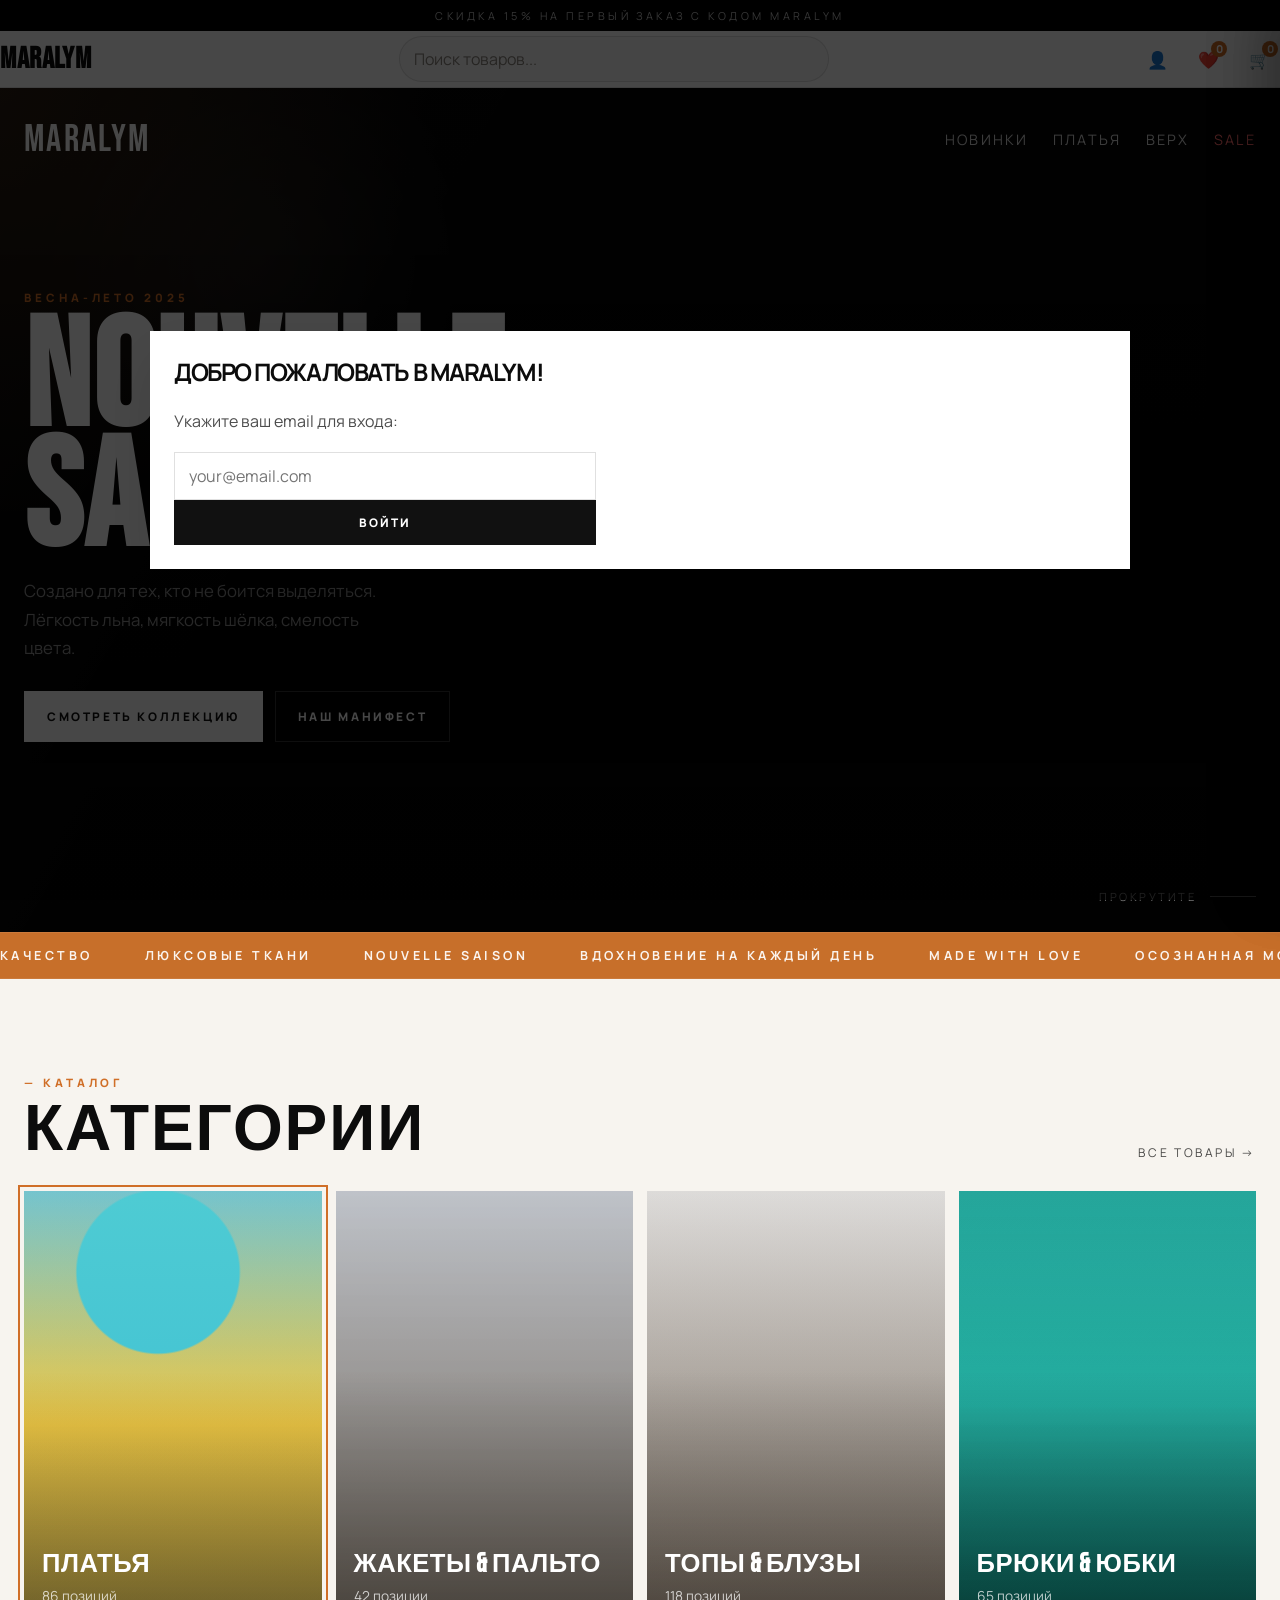
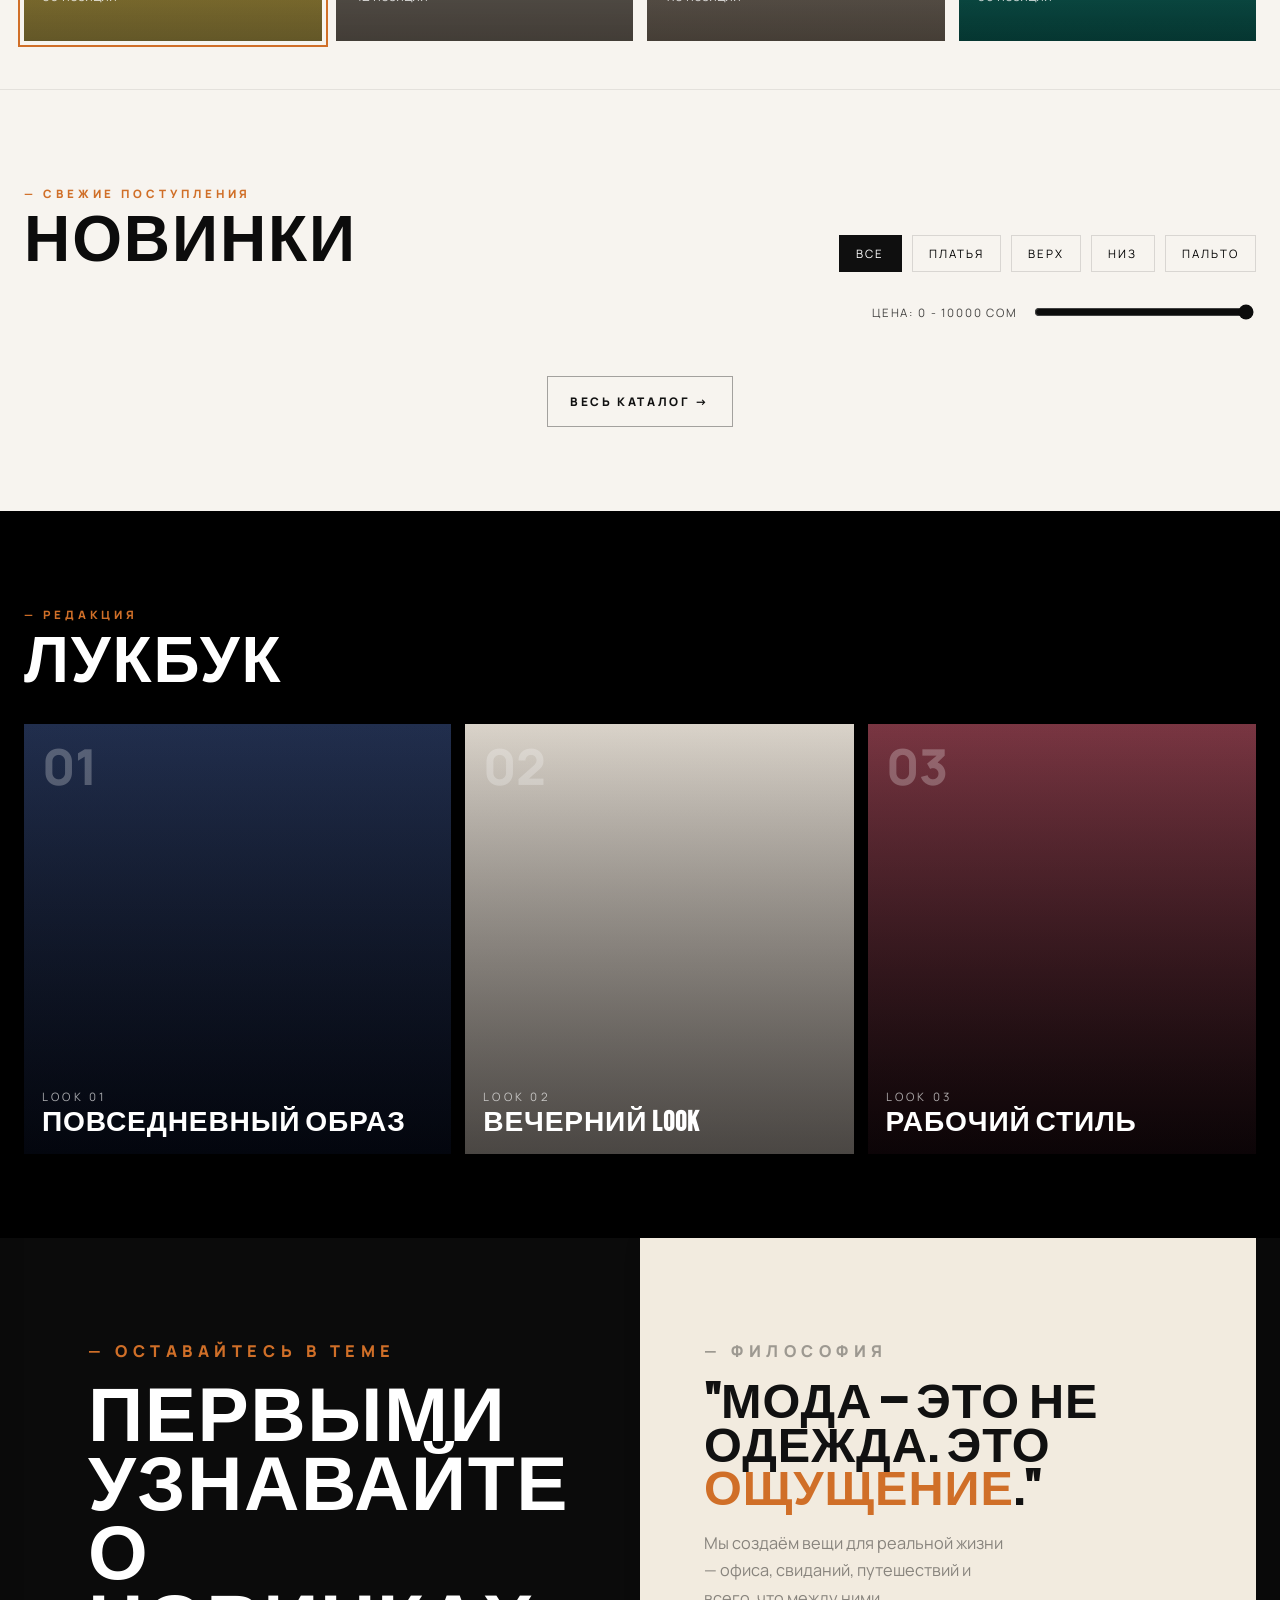
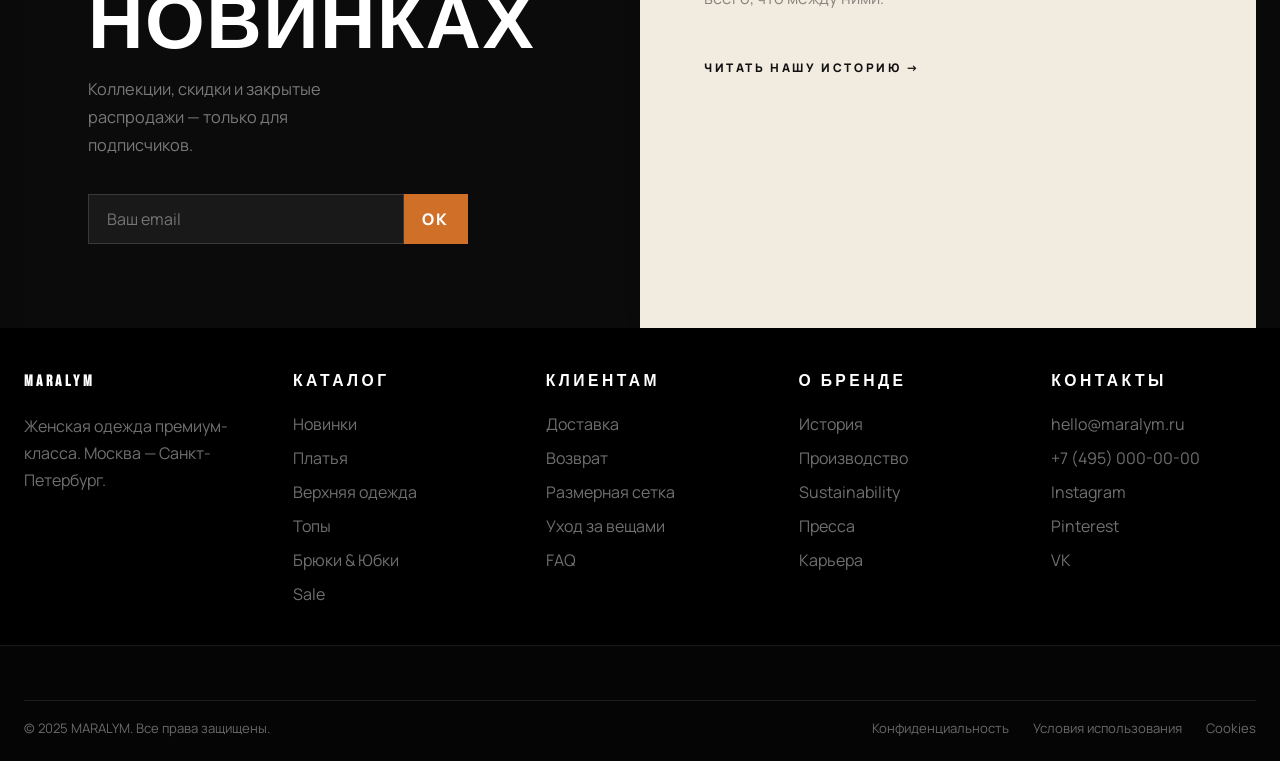
==== vizitka/index.html @ 76816d98 "Initial commit: MaralYm e-commerce" ====
<!DOCTYPE html>
<html lang="ru">
<head>
  <meta charset="UTF-8" />
  <meta name="viewport" content="width=device-width, initial-scale=1.0" />
  <title>MaralYm — магазин одежды</title>
  <link rel="stylesheet" href="style.css" />
</head>
<body>
  <div class="promo-bar">СКИДКА 15% НА ПЕРВЫЙ ЗАКАЗ С КОДОМ MARALYM</div>

  <header class="header">
    <div class="container header-inner">
      <div class="logo">
        <strong>MaralYm</strong>
        <span>магазин одежды и стильных образов</span>
      </div>

      <div class="header-search">
        <input type="text" id="searchInput" placeholder="Поиск товаров..." class="search-box">
      </div>

      <nav class="nav" aria-label="Главная навигация">
        <button class="nav-btn" id="profileBtn" title="Профиль">👤</button>
        <button class="nav-btn" id="favoritesBtn" title="Избранное">❤️ <span class="badge-count" id="favCount">0</span></button>
        <button class="nav-btn" id="cartBtn" title="Корзина">🛒 <span class="badge-count" id="cartCount">0</span></button>
      </nav>
    </div>
  </header>

  <main>
    <section class="hero" id="home">
      <div class="hero-overlay"></div>
      <div class="container hero-card">
        <div class="hero-top">
          <div class="hero-brand">MARALYM</div>
          <div class="hero-controls">
            <a class="hero-link" href="#catalog">НОВИНКИ</a>
            <a class="hero-link" href="#catalog">ПЛАТЬЯ</a>
            <a class="hero-link" href="#catalog">ВЕРХ</a>
            <a class="hero-link hero-sale" href="#catalog">SALE</a>
          </div>
        </div>

        <div class="hero-copy">
          <div class="hero-kicker">ВЕСНА-ЛЕТО 2025</div>
          <h1>Nouvelle Saison</h1>
          <p class="hero-subtitle">Создано для тех, кто не боится выделяться. Лёгкость льна, мягкость шёлка, смелость цвета.</p>
          <div class="hero-actions">
            <a class="hero-primary" href="#catalog">СМОТРЕТЬ КОЛЛЕКЦИЮ</a>
            <a class="hero-secondary" href="#about">НАШ МАНИФЕСТ</a>
          </div>
        </div>

        <div class="hero-scroll">ПРОКРУТИТЕ</div>
      </div>
    </section>

    <div class="ticker">
      <div class="ticker-track">
        <span>КАЧЕСТВО</span>
        <span>ЛЮКСОВЫЕ ТКАНИ</span>
        <span>NOUVELLE SAISON</span>
        <span>ВДОХНОВЕНИЕ НА КАЖДЫЙ ДЕНЬ</span>
        <span>MADE WITH LOVE</span>
        <span>ОСОЗНАННАЯ МОДА</span>
      </div>
    </div>

    <section class="section categories-section" id="catalog">
      <div class="container">
        <div class="section-head section-head--split">
          <div>
            <p class="eyebrow">— КАТАЛОГ</p>
            <h2>Категории</h2>
          </div>
          <a class="section-link" href="#productsSection">ВСЕ ТОВАРЫ →</a>
        </div>

        <div class="category-grid">
          <button class="category-card active" data-filter="all">
            <span class="category-image category-image--one"></span>
            <span class="category-label">ПЛАТЬЯ</span>
            <span class="category-meta">86 позиций</span>
          </button>
          <button class="category-card" data-filter="outerwear">
            <span class="category-image category-image--two"></span>
            <span class="category-label">ЖАКЕТЫ &amp; ПАЛЬТО</span>
            <span class="category-meta">42 позиции</span>
          </button>
          <button class="category-card" data-filter="shirts">
            <span class="category-image category-image--three"></span>
            <span class="category-label">ТОПЫ &amp; БЛУЗЫ</span>
            <span class="category-meta">118 позиций</span>
          </button>
          <button class="category-card" data-filter="pants">
            <span class="category-image category-image--four"></span>
            <span class="category-label">БРЮКИ &amp; ЮБКИ</span>
            <span class="category-meta">65 позиций</span>
          </button>
        </div>
      </div>
    </section>

    <section class="section news-section" id="productsSection">
      <div class="container">
        <div class="section-head section-head--split">
          <div>
            <p class="eyebrow">— СВЕЖИЕ ПОСТУПЛЕНИЯ</p>
            <h2>Новинки</h2>
          </div>
          <div class="section-filters">
            <button class="filter-chip active" data-filter="all">ВСЕ</button>
            <button class="filter-chip" data-filter="dresses">ПЛАТЬЯ</button>
            <button class="filter-chip" data-filter="shirts">ВЕРХ</button>
            <button class="filter-chip" data-filter="pants">НИЗ</button>
            <button class="filter-chip" data-filter="outerwear">ПАЛЬТО</button>
          </div>
        </div>

        <div class="filters-wrapper">
          <div class="price-filter">
            <label>Цена: <span id="priceLabel">0 - 10000 сом</span></label>
            <input type="range" id="priceRange" min="0" max="10000" value="10000" class="price-slider">
          </div>
        </div>

        <div class="products" id="products"></div>
        <div class="catalog-footer">
          <a class="catalog-button" href="#home">ВЕСЬ КАТАЛОГ →</a>
        </div>
      </div>
    </section>

    <section class="section" id="about">
      <div class="container">
        <div class="section-head">
          <div>
            <p class="eyebrow">— РЕДАКЦИЯ</p>
            <h2>Лукбук</h2>
          </div>
        </div>

        <div class="lookbook-grid">
          <article class="lookbook-card lookbook-card--dark">
            <span class="lookbook-index">01</span>
            <span class="lookbook-kicker">LOOK 01</span>
            <h3>Повседневный образ</h3>
          </article>
          <article class="lookbook-card lookbook-card--light">
            <span class="lookbook-index">02</span>
            <span class="lookbook-kicker">LOOK 02</span>
            <h3>Вечерний LOOK</h3>
          </article>
          <article class="lookbook-card lookbook-card--accent">
            <span class="lookbook-index">03</span>
            <span class="lookbook-kicker">LOOK 03</span>
            <h3>Рабочий стиль</h3>
          </article>
        </div>
      </div>
    </section>

    <section class="section manifesto-section">
      <div class="container manifesto-grid">
        <div class="manifesto-left">
          <p class="eyebrow">— ОСТАВАЙТЕСЬ В ТЕМЕ</p>
          <h2>Первыми узнавайте о новинках</h2>
          <p>Коллекции, скидки и закрытые распродажи — только для подписчиков.</p>
          <form class="manifesto-form" onsubmit="event.preventDefault(); alert('Спасибо! Мы отправим обновления на ваш email.');">
            <input type="email" placeholder="Ваш email" required>
            <button type="submit">OK</button>
          </form>
        </div>

        <div class="manifesto-right">
          <p class="eyebrow">— ФИЛОСОФИЯ</p>
          <h2>"МОДА — ЭТО НЕ<br>ОДЕЖДА. ЭТО <span class="quote-accent">ОЩУЩЕНИЕ</span>."</h2>
          <p>Мы создаём вещи для реальной жизни — офиса, свиданий, путешествий и всего, что между ними.</p>
          <a class="manifesto-link" href="#contacts">ЧИТАТЬ НАШУ ИСТОРИЮ →</a>
        </div>
      </div>
    </section>

    <section class="section" id="contacts">
      <div class="container">
        <div class="footer-links-grid">
          <div>
            <strong>MARALYM</strong>
            <p>Женская одежда премиум-класса. Москва — Санкт-Петербург.</p>
          </div>
          <div>
            <strong>КАТАЛОГ</strong>
            <ul class="footer-list">
              <li>Новинки</li>
              <li>Платья</li>
              <li>Верхняя одежда</li>
              <li>Топы</li>
              <li>Брюки &amp; Юбки</li>
              <li>Sale</li>
            </ul>
          </div>
          <div>
            <strong>КЛИЕНТАМ</strong>
            <ul class="footer-list">
              <li>Доставка</li>
              <li>Возврат</li>
              <li>Размерная сетка</li>
              <li>Уход за вещами</li>
              <li>FAQ</li>
            </ul>
          </div>
          <div>
            <strong>О БРЕНДЕ</strong>
            <ul class="footer-list">
              <li>История</li>
              <li>Производство</li>
              <li>Sustainability</li>
              <li>Пресса</li>
              <li>Карьера</li>
            </ul>
          </div>
          <div>
            <strong>КОНТАКТЫ</strong>
            <ul class="footer-list">
              <li>hello@maralym.ru</li>
              <li>+7 (495) 000-00-00</li>
              <li>Instagram</li>
              <li>Pinterest</li>
              <li>VK</li>
            </ul>
          </div>
        </div>
      </div>
    </section>
  </main>

  <footer class="footer">
    <div class="container footer-inner">
      <div>© 2025 MARALYM. Все права защищены.</div>
      <div class="footer-policy-links">
        <a href="#">Конфиденциальность</a>
        <a href="#">Условия использования</a>
        <a href="#">Cookies</a>
      </div>
    </div>
  </footer>

  <div class="modal" id="modal" aria-hidden="true">
    <div class="modal-card" role="dialog" aria-modal="true" aria-labelledby="modalTitle">
      <div class="modal-visual" id="modalVisual">
        <div class="badge" id="modalCategoryBadge">Категория</div>
        <div>
          <h3 id="modalTitleVisual">Название товара</h3>
          <div id="modalMiniText">Краткое описание</div>
        </div>
      </div>

      <div class="modal-content">
        <button class="close" id="closeModal" aria-label="Закрыть окно">&times;</button>
        <h2 id="modalTitle">Название товара</h2>
        <div class="rating" id="modalRating"></div>
        <div class="modal-price" id="modalPrice">0 сом</div>
        <p id="modalDescription"></p>
        
        <div class="modal-controls">
          <div class="size-select">
            <label>Размер:</label>
            <select id="sizeSelect">
              <option>Выберите размер</option>
            </select>
          </div>
          
          <div class="quantity-select">
            <label>Количество:</label>
            <div class="quantity-input">
              <button id="decreaseQty" class="qty-btn">−</button>
              <input type="number" id="quantityInput" value="1" min="1" max="100">
              <button id="increaseQty" class="qty-btn">+</button>
            </div>
          </div>
        </div>

        <div class="modal-actions">
          <button class="btn btn-primary" id="addToCartBtn">Добавить в корзину</button>
          <button class="btn btn-secondary" id="addToFavBtn">❤️ В избранное</button>
        </div>
      </div>
    </div>
  </div>

  <!-- Cart Sidebar -->
  <div class="sidebar" id="cartSidebar">
    <div class="sidebar-header">
      <h2>Корзина</h2>
      <button class="close-sidebar" id="closeCart">&times;</button>
    </div>
    <div class="cart-items" id="cartItems"></div>
    <div class="sidebar-footer">
      <div class="cart-total">
        <strong>Итого:</strong>
        <span id="cartTotal">0 сом</span>
      </div>
      <button class="btn btn-primary" id="checkoutBtn">Оформить заказ</button>
    </div>
  </div>

  <!-- Favorites Sidebar -->
  <div class="sidebar" id="favoritesSidebar">
    <div class="sidebar-header">
      <h2>Избранное</h2>
      <button class="close-sidebar" id="closeFavorites">&times;</button>
    </div>
    <div class="favorites-items" id="favoritesItems"></div>
  </div>

  <!-- Profile Modal -->
  <div class="modal" id="profileModal" aria-hidden="true">
    <div class="modal-card profile-modal-card">
      <div class="modal-content">
        <button class="close" id="closeProfile" aria-label="Закрыть окно">&times;</button>
        <h2>Мой профиль</h2>
        
        <div class="profile-tabs">
          <button class="profile-tab active" data-tab="orders">История заказов</button>
          <button class="profile-tab" data-tab="info">Мои данные</button>
        </div>

        <div class="profile-tab-content" id="ordersTab">
          <h3>История заказов</h3>
          <div id="ordersList"></div>
        </div>

        <div class="profile-tab-content hidden" id="infoTab">
          <h3>Контактная информация</h3>
          <form class="profile-form">
            <input type="text" id="userName" placeholder="Имя" value="">
            <input type="email" id="userEmail" placeholder="Email" value="">
            <input type="tel" id="userPhone" placeholder="Номер телефона" value="">
            <input type="text" id="userAddress" placeholder="Адрес доставки" value="">
            <button type="button" class="btn btn-primary" id="saveProfileBtn">Сохранить</button>
            <button type="button" class="btn" id="logoutBtn" style="background: #999; margin-top: 8px;">Выйти</button>
          </form>
        </div>
      </div>
    </div>
  </div>

  <!-- Checkout Modal -->
  <div class="modal" id="checkoutModal" aria-hidden="true">
    <div class="modal-card">
      <div class="modal-content">
        <button class="close" id="closeCheckout" aria-label="Закрыть окно">&times;</button>
        <h2>Оформление заказа</h2>
        
        <form class="checkout-form" id="checkoutForm">
          <div class="form-group">
            <label>Имя:</label>
            <input type="text" id="checkoutName" required>
          </div>
          
          <div class="form-group">
            <label>Email:</label>
            <input type="email" id="checkoutEmail" required>
          </div>
          
          <div class="form-group">
            <label>Номер телефона:</label>
            <input type="tel" id="checkoutPhone" required>
          </div>
          
          <div class="form-group">
            <label>Адрес доставки:</label>
            <textarea id="checkoutAddress" required></textarea>
          </div>
          
          <div class="form-group">
            <label>Способ доставки:</label>
            <select id="deliveryMethod" required>
              <option value="pickup">Самовывоз из магазина</option>
              <option value="delivery">Доставка по городу (500 сом)</option>
              <option value="country">Доставка по стране (1500 сом)</option>
            </select>
          </div>

          <div class="checkout-summary">
            <div class="summary-row">
              <span>Стоимость товаров:</span>
              <span id="summaryProducts">0 сом</span>
            </div>
            <div class="summary-row">
              <span>Доставка:</span>
              <span id="summaryDelivery">0 сом</span>
            </div>
            <div class="summary-row total">
              <strong>Итого к оплате:</strong>
              <strong id="summaryTotal">0 сом</strong>
            </div>
          </div>
          
          <button type="submit" class="btn btn-primary" style="width: 100%;">Подтвердить заказ</button>
        </form>
      </div>
    </div>
  </div>

  <!-- Overlay for sidebars -->
  <div class="sidebar-overlay" id="sidebarOverlay"></div>

  <!-- Login Modal -->
  <div class="modal" id="loginModal" aria-hidden="true">
    <div class="modal-card">
      <div class="modal-content">
        <h2>Добро пожаловать в MaralYm!</h2>
        <p>Укажите ваш email для входа:</p>
        <form id="loginForm">
          <div class="form-group">
            <input type="email" id="loginEmail" placeholder="your@email.com" required>
          </div>
          <button type="submit" class="btn btn-primary" style="width: 100%;">Войти</button>
        </form>
      </div>
    </div>
  </div>

  <script src="script.js"></script>
</body>
</html>
---- vizitka/style.css ----
@import url("https://fonts.googleapis.com/css2?family=Bebas+Neue&family=Manrope:wght@400;500;600;700;800&display=swap");

:root {
  --bg: #f5f1ea;
  --surface: #ffffff;
  --ink: #0c0c0c;
  --muted: #7a746d;
  --line: rgba(0, 0, 0, 0.12);
  --accent: #d06f28;
  --accent-soft: rgba(208, 111, 40, 0.12);
  --shadow: 0 20px 60px rgba(0, 0, 0, 0.12);
}

* {
  box-sizing: border-box;
}

html {
  scroll-behavior: smooth;
}

body {
  margin: 0;
  font-family: "Manrope", sans-serif;
  color: var(--ink);
  background: var(--bg);
}

a {
  color: inherit;
  text-decoration: none;
}

button,
input,
select,
textarea {
  font: inherit;
}

.container {
  width: min(1360px, calc(100% - 48px));
  margin: 0 auto;
}

.promo-bar {
  background: #000;
  color: rgba(255, 255, 255, 0.76);
  text-align: center;
  letter-spacing: 0.32em;
  font-size: 0.68rem;
  padding: 8px 12px;
  text-transform: uppercase;
}

.header {
  display: flex;
  background: #fff;
  border-bottom: 1px solid var(--line);
  position: sticky;
  top: 0;
  z-index: 50;
}

.header-inner {
  min-height: 56px;
  display: flex;
  align-items: center;
  justify-content: space-between;
  gap: 18px;
  width: 100%;
}

.logo strong {
  display: block;
  font-family: "Bebas Neue", sans-serif;
  font-size: 1.85rem;
  line-height: 0.95;
  letter-spacing: 0.02em;
  text-transform: uppercase;
}

.logo span {
  display: none;
}

.header-search {
  flex: 1;
  max-width: 430px;
}

.search-box {
  width: 100%;
  padding: 11px 14px;
  border: 1px solid var(--line);
  border-radius: 999px;
  background: #fafafa;
  color: var(--ink);
}

.search-box::placeholder {
  color: #8a847d;
}

.nav {
  display: flex;
  align-items: center;
  gap: 10px;
}

.nav-btn {
  position: relative;
  border: 0;
  background: transparent;
  font-size: 1.05rem;
  cursor: pointer;
  padding: 8px 10px;
  border-radius: 999px;
}

.nav-btn:hover {
  background: rgba(0, 0, 0, 0.06);
}

.badge-count {
  position: absolute;
  top: 1px;
  right: 2px;
  min-width: 16px;
  height: 16px;
  border-radius: 999px;
  background: var(--accent);
  color: #fff;
  font-size: 0.68rem;
  line-height: 16px;
  text-align: center;
  font-weight: 800;
}

.hero {
  position: relative;
  min-height: calc(100vh - 56px);
  background:
    radial-gradient(circle at top left, rgba(208, 111, 40, 0.15), transparent 28%),
    linear-gradient(180deg, rgba(0, 0, 0, 0.12), rgba(0, 0, 0, 0.82)),
    #050505;
  overflow: hidden;
}

.hero::before {
  content: "";
  position: absolute;
  inset: 0;
  background-image:
    linear-gradient(120deg, rgba(255, 255, 255, 0.06) 0%, transparent 32%),
    radial-gradient(circle at 20% 20%, rgba(255, 255, 255, 0.08), transparent 18%);
  opacity: 0.6;
  pointer-events: none;
}

.hero-overlay {
  display: none;
}

.hero-card {
  position: relative;
  z-index: 1;
  min-height: calc(100vh - 56px);
  display: flex;
  flex-direction: column;
  justify-content: space-between;
  padding: 28px 0 28px;
  color: #fff;
}

.hero-top {
  display: flex;
  align-items: center;
  justify-content: space-between;
  gap: 24px;
}

.hero-brand {
  font-family: "Bebas Neue", sans-serif;
  font-size: clamp(1.8rem, 3vw, 3.1rem);
  letter-spacing: 0.06em;
  text-transform: uppercase;
}

.hero-controls {
  display: flex;
  align-items: center;
  gap: 24px;
  flex-wrap: wrap;
  justify-content: flex-end;
}

.hero-link {
  color: rgba(255, 255, 255, 0.84);
  font-size: 0.9rem;
  letter-spacing: 0.16em;
  text-transform: uppercase;
  transition: color 0.2s ease;
}

.hero-link:hover,
.hero-sale {
  color: #ff6d6d;
}

.hero-copy {
  max-width: 760px;
  padding: 70px 0 90px;
}

.hero-kicker,
.eyebrow {
  color: var(--accent);
  letter-spacing: 0.34em;
  text-transform: uppercase;
  font-size: 0.72rem;
  font-weight: 800;
}

.hero-copy h1 {
  margin: 16px 0 16px;
  font-family: "Bebas Neue", sans-serif;
  font-size: clamp(5.2rem, 12vw, 10rem);
  line-height: 0.78;
  text-transform: uppercase;
  letter-spacing: 0.01em;
  max-width: 7ch;
}

.hero-subtitle {
  margin: 0;
  max-width: 36ch;
  color: rgba(255, 255, 255, 0.56);
  font-size: 1.05rem;
  line-height: 1.7;
}

.hero-actions {
  display: flex;
  gap: 12px;
  flex-wrap: wrap;
  margin-top: 28px;
}

.hero-primary,
.hero-secondary,
.catalog-button,
.manifesto-link {
  display: inline-flex;
  align-items: center;
  justify-content: center;
  padding: 16px 22px;
  border: 1px solid rgba(255, 255, 255, 0.2);
  text-transform: uppercase;
  letter-spacing: 0.22em;
  font-size: 0.74rem;
  font-weight: 800;
}

.hero-primary {
  background: #fff;
  color: #111;
}

.hero-secondary {
  color: #fff;
  background: transparent;
}

.hero-scroll {
  align-self: flex-end;
  color: rgba(255, 255, 255, 0.46);
  letter-spacing: 0.22em;
  text-transform: uppercase;
  font-size: 0.7rem;
  position: relative;
  padding-right: 60px;
}

.hero-scroll::after {
  content: "";
  position: absolute;
  right: 0;
  top: 50%;
  width: 46px;
  height: 1px;
  background: rgba(255, 255, 255, 0.32);
}

.ticker {
  background: #c76f2a;
  color: rgba(255, 255, 255, 0.92);
  overflow: hidden;
  border-top: 1px solid rgba(255, 255, 255, 0.08);
  border-bottom: 1px solid rgba(255, 255, 255, 0.08);
}

.ticker-track {
  display: flex;
  gap: 52px;
  white-space: nowrap;
  padding: 14px 0;
  letter-spacing: 0.28em;
  text-transform: uppercase;
  font-size: 0.78rem;
  font-weight: 700;
  animation: ticker-move 28s linear infinite;
}

@keyframes ticker-move {
  from { transform: translateX(0); }
  to { transform: translateX(-50%); }
}

.section {
  padding: 84px 0;
}

#about {
  background: #000;
}

#about .section-head h2 {
  color: #fff;
}

#contacts {
  background: #000;
  color: #fff;
  padding-top: 44px;
  padding-bottom: 40px;
}

#contacts .footer-links-grid p {
  color: rgba(255, 255, 255, 0.44);
}

#contacts .footer-links-grid strong {
  color: #fff;
}

.categories-section {
  background: #f7f4ef;
}

.news-section {
  background: #f7f4ef;
  border-top: 1px solid rgba(0, 0, 0, 0.08);
}

.section-head {
  margin-bottom: 30px;
}

.section-head--split {
  display: flex;
  align-items: flex-end;
  justify-content: space-between;
  gap: 24px;
  flex-wrap: wrap;
}

.section-head h2 {
  margin: 6px 0 0;
  font-family: "Bebas Neue", sans-serif;
  font-size: clamp(2.8rem, 5vw, 5rem);
  line-height: 0.94;
  text-transform: uppercase;
  letter-spacing: 0.03em;
}

.section-link {
  color: rgba(0, 0, 0, 0.7);
  letter-spacing: 0.22em;
  text-transform: uppercase;
  font-size: 0.75rem;
  white-space: nowrap;
}

.category-grid {
  display: grid;
  grid-template-columns: repeat(4, minmax(0, 1fr));
  gap: 14px;
}

.category-card {
  border: 0;
  background: transparent;
  padding: 0;
  text-align: left;
  cursor: pointer;
  color: inherit;
    transition: transform 0.28s ease, filter 0.28s ease;
  }

  .category-card:hover {
    transform: translateY(-4px);
    filter: brightness(1.04);
}

.category-image {
  display: block;
  min-height: 450px;
  background-size: cover;
  background-position: center;
  position: relative;
  overflow: hidden;
}

.category-image::after {
  content: "";
  position: absolute;
  inset: 0;
  background: linear-gradient(180deg, transparent 40%, rgba(0, 0, 0, 0.4) 100%);
}

.category-image--one {
  background:
    linear-gradient(180deg, rgba(255, 194, 0, 0.08), rgba(0, 0, 0, 0.08)),
    radial-gradient(circle at 45% 18%, #3fcce5 0 20%, transparent 20.5%),
    linear-gradient(180deg, #69c4df 0%, #f8d14b 52%, #b39d47 100%);
}

.category-image--two {
  background:
    linear-gradient(180deg, rgba(0, 0, 0, 0.08), rgba(0, 0, 0, 0.24)),
    linear-gradient(180deg, #cfd3da 0%, #918577 100%);
}

.category-image--three {
  background:
    linear-gradient(180deg, rgba(255, 255, 255, 0.08), rgba(0, 0, 0, 0.18)),
    linear-gradient(180deg, #dad8d6 0%, #8c7d6d 100%);
}

.category-image--four {
  background:
    linear-gradient(180deg, rgba(255, 255, 255, 0.08), rgba(0, 0, 0, 0.18)),
    linear-gradient(180deg, #129e92 0%, #1cb9aa 48%, #0b6e63 100%);
}

.category-label,
.category-meta {
  display: block;
  position: relative;
  margin-top: -92px;
  padding: 0 18px;
  color: #fff;
  z-index: 1;
}

.category-label {
  font-family: "Bebas Neue", sans-serif;
  font-size: clamp(1.6rem, 2vw, 2.2rem);
  text-transform: uppercase;
  letter-spacing: 0.02em;
  font-weight: 800;
}

.category-meta {
  margin-top: 6px;
  color: rgba(255, 255, 255, 0.74);
  font-size: 0.86rem;
}

.category-card.active .category-image {
  outline: 2px solid var(--accent);
  outline-offset: 4px;
}

.section-filters {
  display: flex;
  flex-wrap: wrap;
  gap: 10px;
  justify-content: flex-end;
}

.filter-chip {
  border: 1px solid var(--line);
  background: transparent;
  padding: 10px 16px;
  text-transform: uppercase;
  letter-spacing: 0.18em;
  font-size: 0.72rem;
  cursor: pointer;
  transition: all 0.2s ease;
}

.filter-chip.active,
.filter-chip:hover {
  background: #0f0f0f;
  color: #fff;
  border-color: #0f0f0f;
}

.filters-wrapper {
  display: flex;
  justify-content: flex-end;
  margin-bottom: 18px;
}

.price-filter {
  display: flex;
  align-items: center;
  gap: 14px;
  color: rgba(0, 0, 0, 0.72);
  letter-spacing: 0.16em;
  text-transform: uppercase;
  font-size: 0.72rem;
}

.price-slider {
  width: 220px;
  accent-color: var(--ink);
}

.products {
  display: grid;
  grid-template-columns: repeat(4, minmax(0, 1fr));
  gap: 18px;
}

.product-card {
  background: transparent;
  transition: transform 0.28s ease;
}

.product-card:hover {
  transform: translateY(-8px);
}

.product-visual {
  min-height: 420px;
  padding: 16px;
  display: flex;
  justify-content: space-between;
  align-items: flex-start;
  position: relative;
  overflow: hidden;
  background:
    linear-gradient(180deg, rgba(255, 255, 255, 0.1), rgba(0, 0, 0, 0.04)),
    linear-gradient(180deg, #efebe5 0%, #ddd8d2 100%);
}

.product-image {
  position: absolute;
  inset: 0;
  background-position: center;
  background-size: cover;
  filter: saturate(0.95) contrast(1.02);
}

.product-image::after {
  content: "";
  position: absolute;
  inset: 0;
  background: linear-gradient(180deg, rgba(255, 255, 255, 0.04), rgba(0, 0, 0, 0.16));
}

.product-card:nth-child(4n + 1) .product-visual { background: linear-gradient(180deg, #efebe5 0%, #d9d1c8 100%); }
.product-card:nth-child(4n + 2) .product-visual { background: linear-gradient(180deg, #b5e6f5 0%, #f5d36d 100%); }
.product-card:nth-child(4n + 3) .product-visual { background: linear-gradient(180deg, #17b9ac 0%, #0f6d66 100%); }
.product-card:nth-child(4n + 4) .product-visual { background: linear-gradient(180deg, #d9d2dd 0%, #c6ab94 100%); }

.product-visual .badge {
  border: 0;
  background: rgba(0, 0, 0, 0.82);
  color: #fff;
  letter-spacing: 0.18em;
  text-transform: uppercase;
  font-size: 0.68rem;
  padding: 7px 10px;
  position: relative;
  z-index: 2;
}

.favorite-btn {
  position: absolute;
  top: 16px;
  right: 16px;
  width: 34px;
  height: 34px;
  border: 0;
  border-radius: 4px;
  background: rgba(255, 255, 255, 0.9);
  opacity: 0.92;
  cursor: pointer;
  z-index: 2;
}

.favorite-btn.active {
  background: #111;
  color: #fff;
}

.product-body {
  padding: 14px 0 0;
}

.product-top {
  display: flex;
  align-items: flex-start;
  justify-content: space-between;
  gap: 12px;
  margin-bottom: 6px;
}

.product-top h3 {
  margin: 0;
  font-family: "Bebas Neue", sans-serif;
  font-size: 1rem;
  line-height: 1.35;
  font-weight: 700;
  letter-spacing: 0.05em;
}

.price {
  white-space: nowrap;
  font-weight: 700;
}

.rating-display {
  font-size: 0.78rem;
  color: #d06f28;
  margin-bottom: 8px;
}

.product-body p {
  margin: 0 0 12px;
  color: rgba(0, 0, 0, 0.7);
  line-height: 1.55;
  min-height: 48px;
}

.product-actions {
  display: flex;
  gap: 8px;
  flex-wrap: wrap;
}

.small-btn {
  border: 1px solid var(--line);
  background: #fff;
  padding: 10px 14px;
  text-transform: uppercase;
  letter-spacing: 0.16em;
  font-size: 0.7rem;
  cursor: pointer;
}

.small-btn.primary,
.small-btn.add-cart-btn {
  background: #111;
  color: #fff;
  border-color: #111;
}

.catalog-footer {
  display: flex;
  justify-content: center;
  margin-top: 36px;
}

.catalog-button {
  color: #111;
  border-color: rgba(0, 0, 0, 0.34);
  background: transparent;
}

.lookbook-grid {
  display: grid;
  grid-template-columns: 1.1fr 1fr 1fr;
  gap: 14px;
}

.lookbook-card {
  min-height: 430px;
  padding: 18px;
  color: #fff;
  position: relative;
  display: flex;
  flex-direction: column;
  justify-content: flex-end;
  overflow: hidden;
    transition: transform 0.28s ease;
  }

  .lookbook-card:hover {
    transform: translateY(-4px);
}

.lookbook-card::before {
  content: "";
  position: absolute;
  inset: 0;
  background: linear-gradient(180deg, rgba(255, 255, 255, 0.06), rgba(0, 0, 0, 0.45));
}

.lookbook-card--dark {
  background: linear-gradient(180deg, #132142 0%, #060b19 100%);
}

.lookbook-card--light {
  background: linear-gradient(180deg, #d7d0c6 0%, #87807a 100%);
}

.lookbook-card--accent {
  background: linear-gradient(180deg, #712936 0%, #15080c 100%);
}

.lookbook-index {
  position: absolute;
  top: 18px;
  left: 18px;
  font-size: 3.1rem;
  font-weight: 800;
  opacity: 0.25;
  line-height: 1;
}

.lookbook-kicker {
  position: relative;
  letter-spacing: 0.28em;
  text-transform: uppercase;
  font-size: 0.72rem;
  color: rgba(255, 255, 255, 0.65);
  margin-bottom: 6px;
}

.lookbook-card h3 {
  position: relative;
  margin: 0;
  font-family: "Bebas Neue", sans-serif;
  text-transform: uppercase;
  letter-spacing: 0.03em;
  font-size: clamp(1.7rem, 2.2vw, 2.7rem);
  line-height: 0.92;
}

.manifesto-section {
  background: #0a0a0a;
  color: #fff;
  padding-top: 0;
  padding-bottom: 0;
}

.manifesto-grid {
  display: grid;
  grid-template-columns: 50% 50%;
  gap: 0;
}

.manifesto-left,
.manifesto-right {
  min-height: 408px;
  padding: 84px 64px;
  min-width: 0;
  overflow: hidden;
}

.manifesto-left {
  background: #0b0b0b;
}

.manifesto-right {
  background: #f2ebdf;
  color: #111;
  box-shadow: 12px 0 30px rgba(0,0,0,0.10);
}

.manifesto-right .eyebrow {
  color: rgba(0, 0, 0, 0.35);
}

.quote-accent {
  color: var(--accent);
}

.manifesto-left h2,
.manifesto-right h2 {
  margin: 14px 0 12px;
  font-family: "Bebas Neue", sans-serif;
  font-size: clamp(2.6rem, 6vw, 5rem);
  line-height: 0.9;
  text-transform: uppercase;
  letter-spacing: 0.02em;
}

.manifesto-left h2 {
  max-width: 7.2ch;
}

.manifesto-right h2 {
  width: 100%;
  max-width: 420px;
  font-size: clamp(2rem, 3.8vw, 3.25rem);
  line-height: 0.9;
}

.manifesto-left p,
.manifesto-right p {
  max-width: 30ch;
  line-height: 1.7;
  font-size: 1.02rem;
  color: rgba(255, 255, 255, 0.45);
}

.manifesto-left .eyebrow {
  color: var(--accent);
  letter-spacing: 0.34em;
  text-transform: uppercase;
  font-weight: 800;
  margin-bottom: 18px;
}

.quote-accent {
  color: var(--accent);
  font-weight: 900;
}

.manifesto-right p {
  color: rgba(0, 0, 0, 0.44);
}

.manifesto-form {
  display: flex;
  margin-top: 34px;
  max-width: 380px;
}

.manifesto-form input {
  flex: 1;
  min-height: 50px;
  border: 1px solid rgba(255, 255, 255, 0.14);
  background: rgba(255, 255, 255, 0.06);
  color: #fff;
  padding: 0 18px;
}

.manifesto-form button {
  min-width: 64px;
  border: 0;
  background: #d06f28;
  color: #fff;
  font-weight: 800;
  letter-spacing: 0.16em;
}

.manifesto-link {
  color: #111;
  border: 0;
  padding: 0;
  margin-top: 30px;
  justify-content: flex-start;
}

.footer {
  background: #050505;
  color: rgba(255, 255, 255, 0.4);
  border-top: 1px solid rgba(255, 255, 255, 0.08);
  padding: 18px 0 24px;
}

.footer-links-grid {
  display: grid;
  grid-template-columns: 1.08fr repeat(4, minmax(0, 1fr));
  gap: 48px;
}

.footer-links-grid strong {
  display: block;
  color: #fff;
  margin-bottom: 22px;
  font-family: "Bebas Neue", sans-serif;
  letter-spacing: 0.22em;
  text-transform: uppercase;
  font-size: 0.98rem;
}

.footer-links-grid p {
  margin: 0;
  line-height: 1.7;
}

.footer-list {
  margin: 0;
  padding: 0;
  list-style: none;
  display: grid;
  gap: 12px;
  color: rgba(255, 255, 255, 0.44);
}

.footer-inner {
  display: flex;
  align-items: center;
  justify-content: space-between;
  gap: 24px;
  border-top: 1px solid rgba(255, 255, 255, 0.1);
  margin-top: 36px;
  padding-top: 18px;
  font-size: 0.82rem;
}

.footer-policy-links {
  display: flex;
  align-items: center;
  gap: 24px;
}

.modal,
.sidebar-overlay {
  position: fixed;
  inset: 0;
}

.modal {
  display: none;
  align-items: center;
  justify-content: center;
  padding: 16px;
  background: rgba(0, 0, 0, 0.72);
  z-index: 120;
}

.modal.open {
  display: flex;
}

.modal-card {
  width: min(980px, 100%);
  display: grid;
  grid-template-columns: 0.96fr 1.04fr;
  background: #fff;
  box-shadow: var(--shadow);
  overflow: hidden;
}

.profile-modal-card {
  width: min(720px, 100%);
  grid-template-columns: 1fr;
}

.modal-visual {
  min-height: 320px;
  padding: 22px;
  color: #fff;
  display: flex;
  flex-direction: column;
  justify-content: flex-end;
  background: linear-gradient(180deg, #202020 0%, #5e5e5e 100%);
}

.modal-content {
  padding: 24px;
  background: #fff;
}

.close {
  float: right;
  border: 0;
  background: transparent;
  font-size: 2rem;
  line-height: 1;
  cursor: pointer;
  color: #777;
}

.modal-content h2,
.modal-content h3,
.sidebar h2 {
  margin-top: 0;
  text-transform: uppercase;
  letter-spacing: -0.06em;
}

.modal-meta {
  display: flex;
  gap: 8px;
  flex-wrap: wrap;
  margin: 14px 0;
}

.chip {
  border: 1px solid var(--line);
  padding: 7px 10px;
  text-transform: uppercase;
  letter-spacing: 0.16em;
  font-size: 0.7rem;
  background: #f8f8f8;
}

.modal-price {
  margin: 8px 0 12px;
  font-size: 1.9rem;
  font-weight: 800;
}

.rating {
  color: #d06f28;
  letter-spacing: 0.08em;
  font-size: 0.78rem;
}

.modal-content p {
  color: rgba(0, 0, 0, 0.7);
  line-height: 1.7;
}

.modal-controls {
  display: grid;
  grid-template-columns: 1fr 1fr;
  gap: 14px;
  margin-top: 18px;
}

.size-select,
.quantity-select {
  display: grid;
  gap: 8px;
}

.size-select label,
.quantity-select label,
.form-group label {
  font-size: 0.75rem;
  letter-spacing: 0.22em;
  text-transform: uppercase;
  color: rgba(0, 0, 0, 0.58);
}

.size-select select,
#quantityInput,
.profile-form input,
.profile-form button,
.form-group input,
.form-group select,
.form-group textarea {
  border: 1px solid var(--line);
  padding: 12px 14px;
  background: #fff;
}

.quantity-input {
  display: flex;
  align-items: center;
  gap: 8px;
}

.qty-btn {
  width: 40px;
  height: 40px;
  border: 1px solid var(--line);
  background: #fff;
  cursor: pointer;
}

.modal-actions {
  display: flex;
  gap: 10px;
  margin-top: 20px;
}

.btn {
  border: 0;
  padding: 14px 18px;
  text-transform: uppercase;
  letter-spacing: 0.18em;
  font-size: 0.74rem;
  font-weight: 800;
  cursor: pointer;
}

.btn-primary {
  background: #111;
  color: #fff;
}

.btn-secondary {
  background: #f1ede7;
  color: #111;
}

.sidebar {
  position: fixed;
  top: 0;
  right: -420px;
  width: 420px;
  height: 100vh;
  background: #fff;
  z-index: 140;
  display: flex;
  flex-direction: column;
  transition: right 0.28s ease;
  box-shadow: -22px 0 50px rgba(0, 0, 0, 0.18);
}

.sidebar.open {
  right: 0;
}

.sidebar-header,
.sidebar-footer {
  padding: 18px 20px;
  border-bottom: 1px solid var(--line);
}

.sidebar-footer {
  border-bottom: 0;
  border-top: 1px solid var(--line);
}

.sidebar-header {
  display: flex;
  align-items: center;
  justify-content: space-between;
}

.close-sidebar {
  border: 0;
  background: transparent;
  font-size: 2rem;
  line-height: 1;
  cursor: pointer;
}

.cart-items,
.favorites-items {
  flex: 1;
  overflow: auto;
  padding: 18px 20px;
}

.cart-item,
.fav-item,
.order-item {
  border: 1px solid var(--line);
  padding: 14px;
  margin-bottom: 10px;
  background: #fff;
}

.cart-item {
  display: grid;
  grid-template-columns: 1fr auto auto;
  gap: 12px;
  align-items: start;
}

.cart-item-info strong,
.fav-item strong,
.order-item strong {
  display: block;
  margin-bottom: 4px;
}

.cart-item-info small,
.order-item small {
  color: var(--muted);
}

.cart-item-price {
  font-weight: 800;
}

.remove-btn {
  border: 0;
  background: #f1ede7;
  cursor: pointer;
  padding: 6px 8px;
}

.cart-total,
.summary-row {
  display: flex;
  justify-content: space-between;
  gap: 12px;
}

.empty-message {
  text-align: center;
  color: var(--muted);
  padding: 24px 0;
}

.sidebar-overlay {
  background: rgba(0, 0, 0, 0);
  opacity: 0;
  pointer-events: none;
  transition: opacity 0.24s ease;
  z-index: 130;
}

.sidebar-overlay.open {
  background: rgba(0, 0, 0, 0.55);
  opacity: 1;
  pointer-events: auto;
}

.profile-tabs {
  display: flex;
  gap: 12px;
  margin: 18px 0 20px;
  border-bottom: 1px solid var(--line);
}

.profile-tab {
  border: 0;
  background: transparent;
  padding: 12px 0;
  margin-bottom: -1px;
  border-bottom: 2px solid transparent;
  cursor: pointer;
  text-transform: uppercase;
  letter-spacing: 0.16em;
  font-size: 0.72rem;
  font-weight: 800;
}

.profile-tab.active {
  border-bottom-color: #111;
}

.profile-tab-content.hidden {
  display: none !important;
}

.profile-form,
.checkout-form {
  display: grid;
  gap: 12px;
}

.checkout-summary {
  margin-top: 8px;
  background: #f6f3ee;
  padding: 16px;
  display: grid;
  gap: 10px;
}

.summary-row.total {
  border-top: 1px solid var(--line);
  padding-top: 10px;
}

.form-group {
  display: grid;
  gap: 8px;
}

.form-group textarea {
  min-height: 90px;
  resize: vertical;
}

@media (max-width: 1200px) {
  .category-grid,
  .products {
    grid-template-columns: repeat(2, minmax(0, 1fr));
  }

  .lookbook-grid,
  .modal-card {
    grid-template-columns: 1fr;
  }

  .category-image,
  .product-visual,
  .lookbook-card {
    min-height: 360px;
  }
}

@media (max-width: 820px) {
  .container {
    width: min(100% - 28px, 1360px);
  }

  .header-inner {
    flex-wrap: wrap;
    padding: 10px 0;
  }

  .header-search {
    order: 3;
    max-width: none;
    width: 100%;
  }

  .hero {
    min-height: auto;
  }

  .hero-card {
    min-height: auto;
    padding: 24px 0 26px;
  }

  .hero-top {
    flex-direction: column;
    align-items: flex-start;
  }

  .hero-copy {
    padding: 54px 0 64px;
  }

  .hero-copy h1 {
    max-width: 100%;
  }

  .category-grid,
  .products {
    grid-template-columns: 1fr;
  }

  .section-head--split {
    align-items: flex-start;
  }

  .section-filters {
    justify-content: flex-start;
  }

  .modal-controls {
    grid-template-columns: 1fr;
  }

  .modal-actions {
    flex-direction: column;
  }

  .manifesto-grid,
  .footer-links-grid {
    grid-template-columns: 1fr;
    gap: 22px;
  }

  .manifesto-left,
  .manifesto-right {
    padding: 34px 24px;
    min-height: auto;
  }

  .footer-inner {
    flex-direction: column;
    align-items: flex-start;
  }

  .sidebar {
    width: min(100%, 420px);
  }
}

@media (max-width: 520px) {
  .promo-bar,
  .ticker-track,
  .hero-link,
  .section-link,
  .eyebrow,
  .hero-kicker,
  .manifesto-link,
  .catalog-button,
  .hero-primary,
  .hero-secondary {
    letter-spacing: 0.16em;
  }

  .hero-copy h1,
  .section-head h2,
  .lookbook-card h3,
  .manifesto-left h2,
  .manifesto-right h2 {
    letter-spacing: 0.02em;
  }

  .manifesto-left,
  .manifesto-right,
  .modal-content,
  .sidebar-header,
  .sidebar-footer,
  .cart-items,
  .favorites-items {
    padding-left: 16px;
    padding-right: 16px;
  }

  .hero-controls {
    gap: 12px;
  }

  .footer-policy-links {
    flex-wrap: wrap;
    gap: 12px;
  }

  .price-filter {
    width: 100%;
    justify-content: space-between;
  }

  .price-slider {
    width: 50%;
  }
}
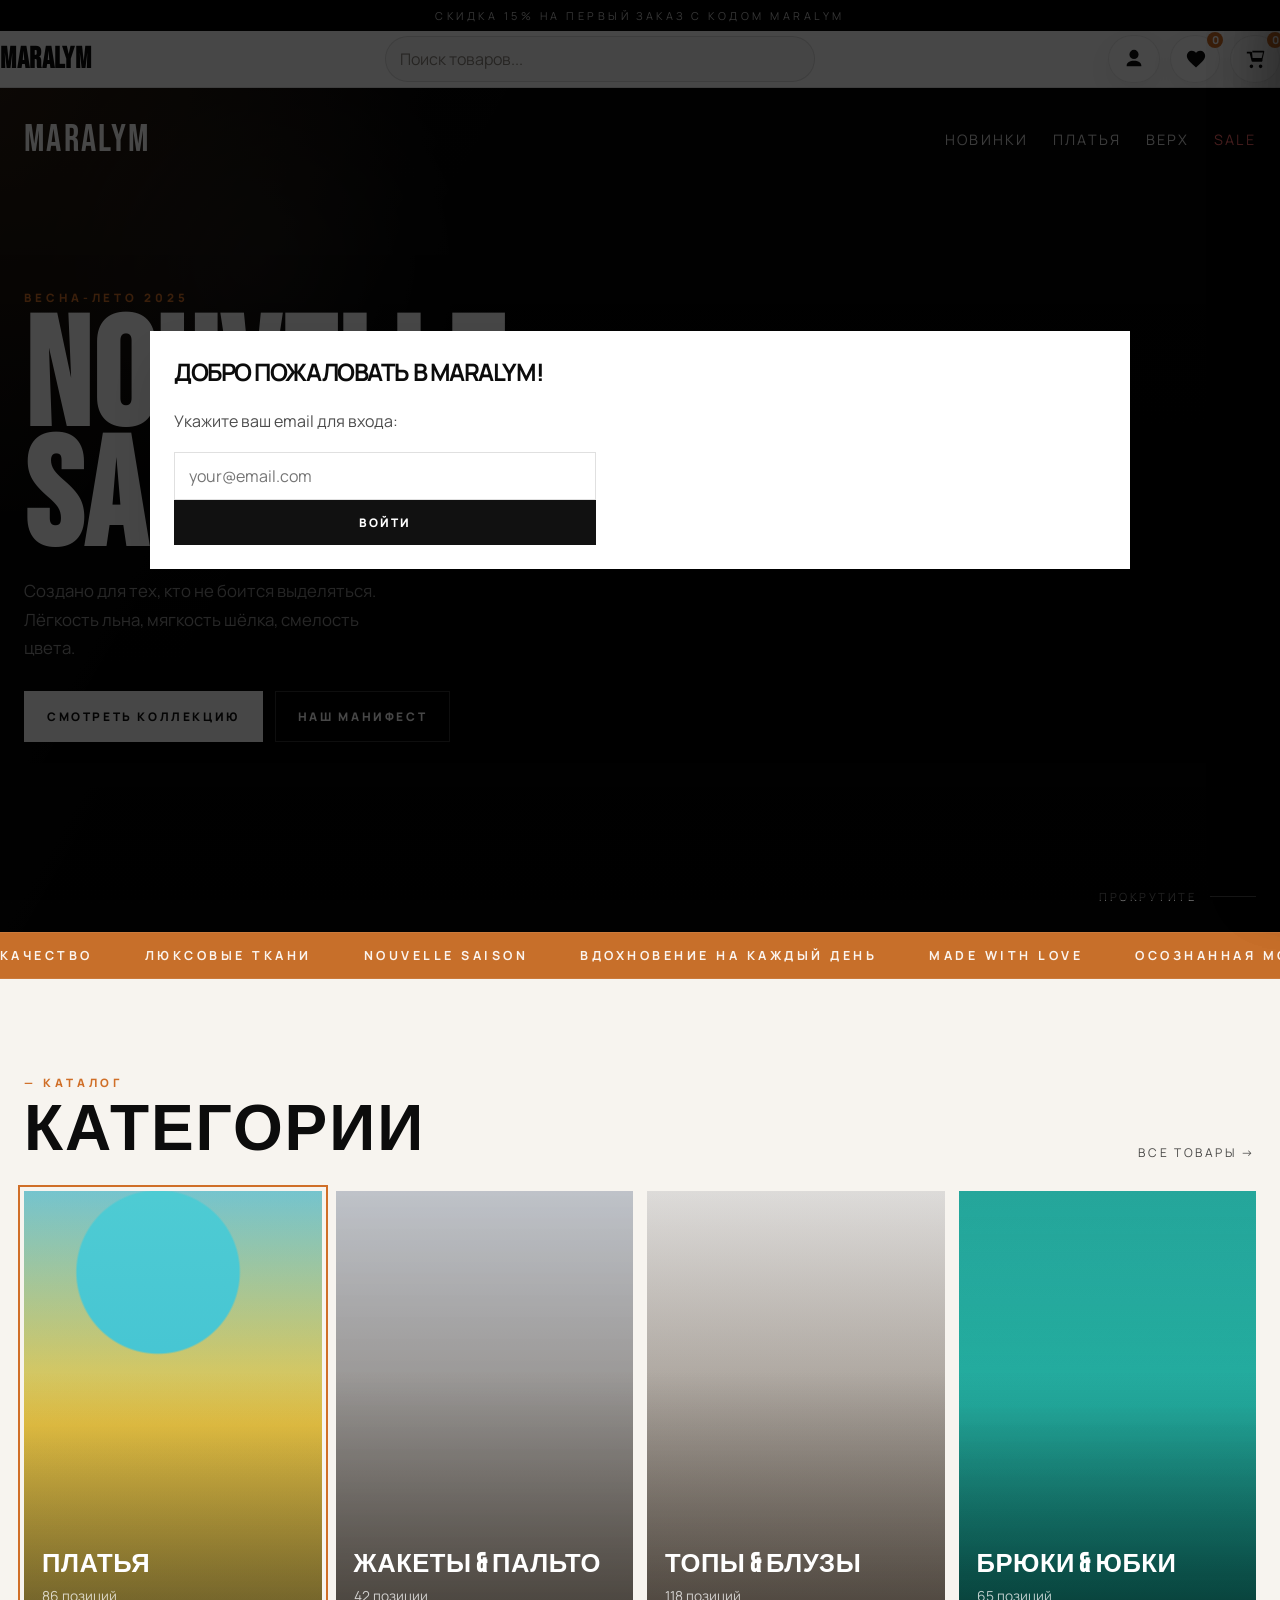
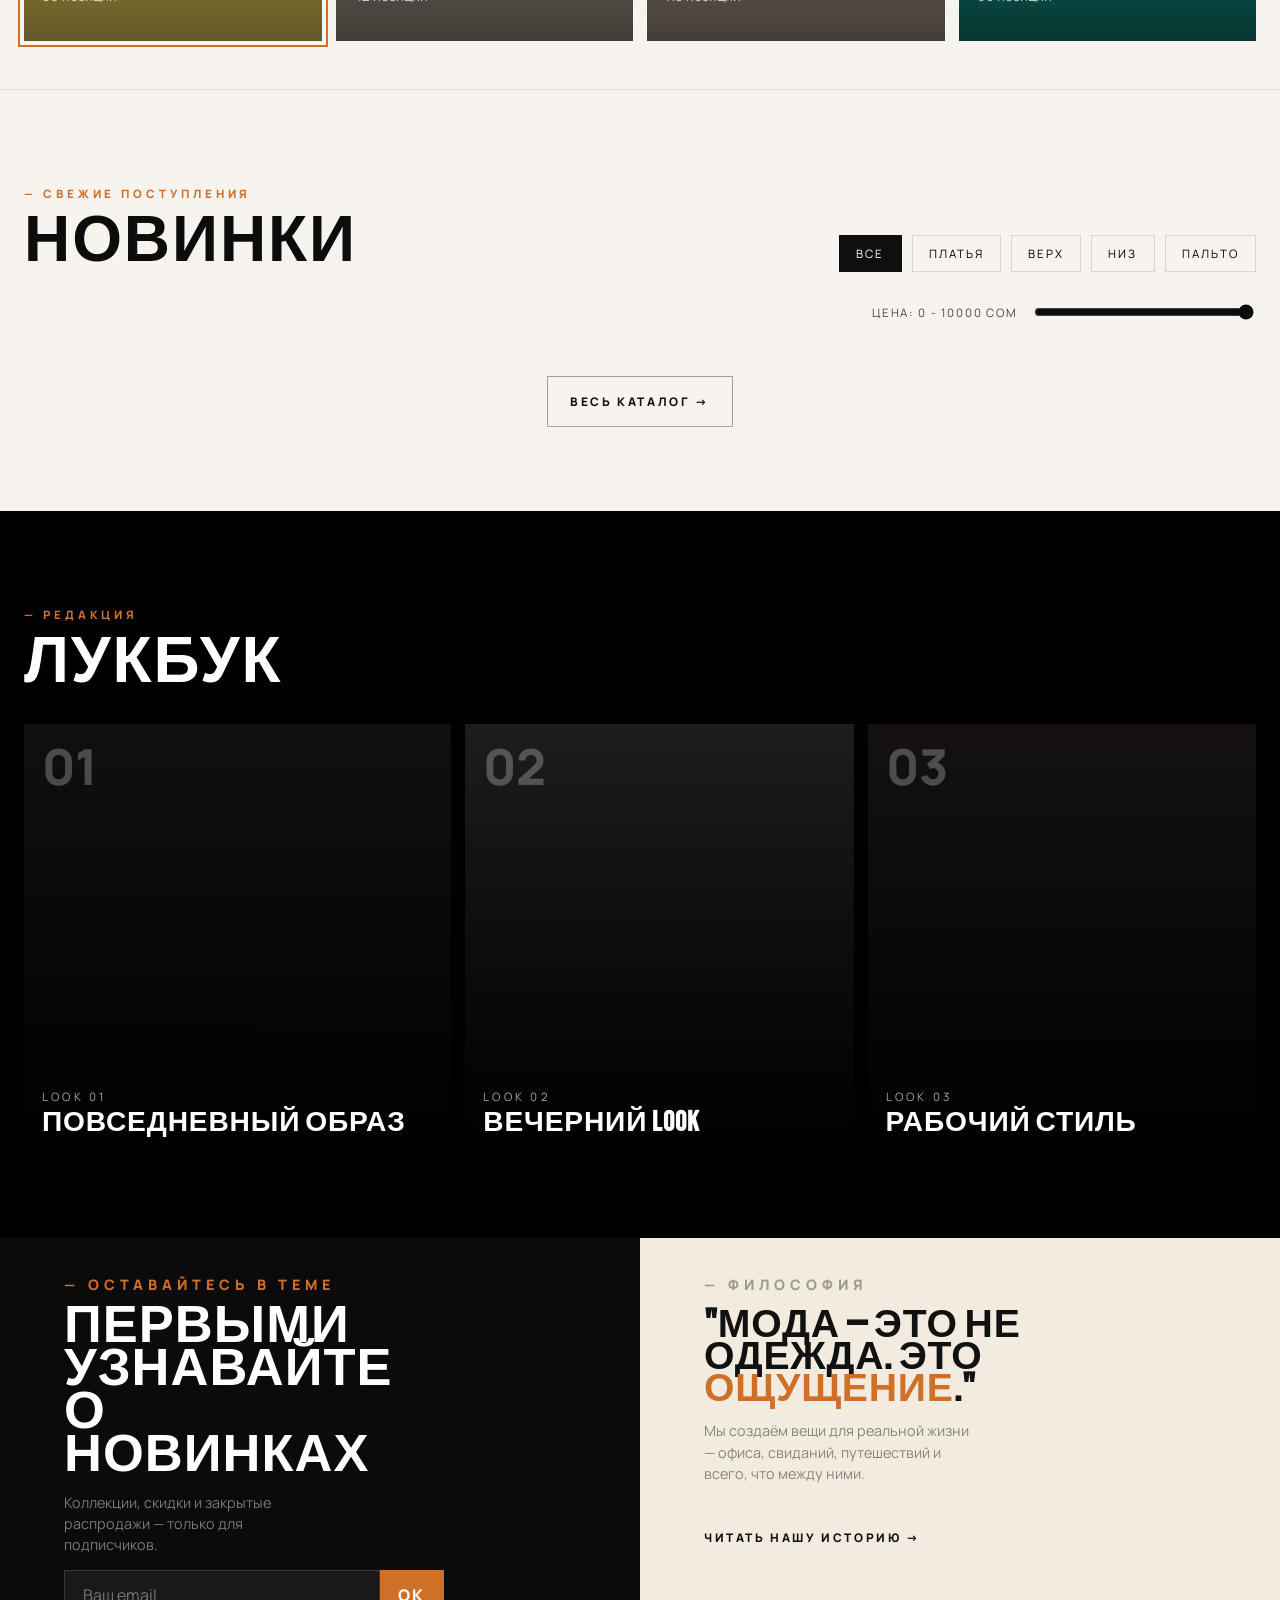
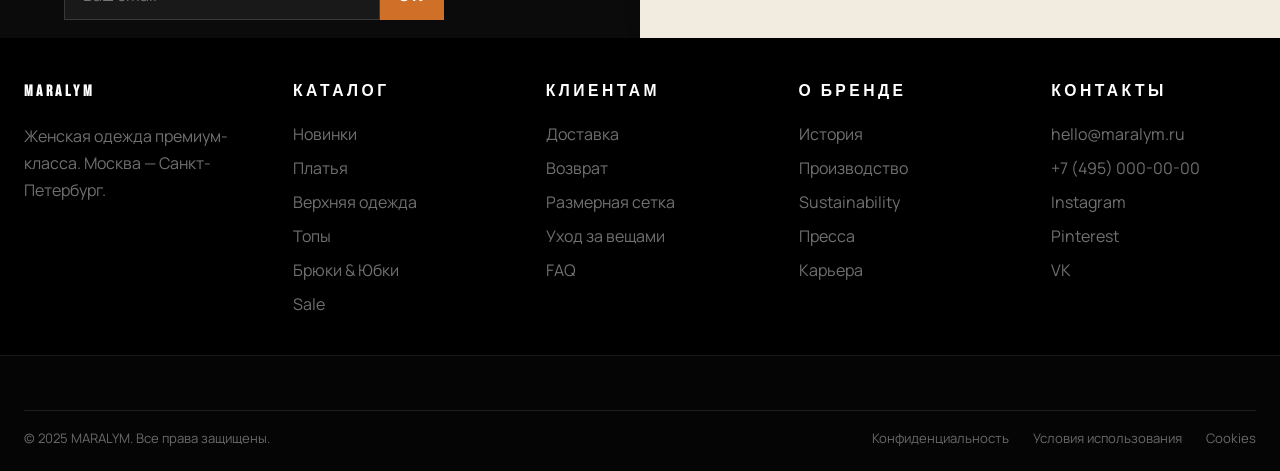
==== commit 6fd01d09: "Update docs and HTML markup" ====
--- a/vizitka/index.html
+++ b/vizitka/index.html
@@ -21,9 +21,17 @@
       </div>
 
       <nav class="nav" aria-label="Главная навигация">
-        <button class="nav-btn" id="profileBtn" title="Профиль">👤</button>
-        <button class="nav-btn" id="favoritesBtn" title="Избранное">❤️ <span class="badge-count" id="favCount">0</span></button>
-        <button class="nav-btn" id="cartBtn" title="Корзина">🛒 <span class="badge-count" id="cartCount">0</span></button>
+        <button class="nav-btn" id="profileBtn" title="Профиль" aria-label="Профиль">
+          <span class="nav-icon nav-icon--profile" aria-hidden="true"></span>
+        </button>
+        <button class="nav-btn" id="favoritesBtn" title="Избранное" aria-label="Избранное">
+          <span class="nav-icon nav-icon--favorites" aria-hidden="true"></span>
+          <span class="badge-count" id="favCount">0</span>
+        </button>
+        <button class="nav-btn" id="cartBtn" title="Корзина" aria-label="Корзина">
+          <span class="nav-icon nav-icon--cart" aria-hidden="true"></span>
+          <span class="badge-count" id="cartCount">0</span>
+        </button>
       </nav>
     </div>
   </header>
--- a/vizitka/style.css
+++ b/vizitka/style.css
@@ -110,16 +110,62 @@
 
 .nav-btn {
   position: relative;
-  border: 0;
-  background: transparent;
-  font-size: 1.05rem;
+  display: inline-flex;
+  align-items: center;
+  justify-content: center;
+  min-width: 48px;
+  height: 48px;
+  border: 1px solid rgba(0, 0, 0, 0.08);
+  background: rgba(255, 255, 255, 0.9);
   cursor: pointer;
-  padding: 8px 10px;
+  padding: 0 14px;
   border-radius: 999px;
+  color: var(--ink);
+  box-shadow: 0 10px 24px rgba(0, 0, 0, 0.06);
+  gap: 10px;
+  transition: transform 0.2s ease, background 0.2s ease, box-shadow 0.2s ease;
 }
 
 .nav-btn:hover {
-  background: rgba(0, 0, 0, 0.06);
+  background: #fff;
+  transform: translateY(-1px);
+  box-shadow: 0 14px 28px rgba(0, 0, 0, 0.08);
+}
+
+.nav-icon {
+  width: 22px;
+  height: 22px;
+  display: inline-block;
+  background-color: currentColor;
+  -webkit-mask: center / contain no-repeat;
+  mask: center / contain no-repeat;
+  flex: 0 0 auto;
+}
+
+.nav-icon--profile {
+  -webkit-mask-image: url("data:image/svg+xml,%3Csvg xmlns='http://www.w3.org/2000/svg' viewBox='0 0 24 24'%3E%3Cpath fill='black' d='M12 12a5 5 0 1 0-5-5a5 5 0 0 0 5 5Zm0 2c-4.42 0-8 2.24-8 5v1h16v-1c0-2.76-3.58-5-8-5Z'/%3E%3C/svg%3E");
+  mask-image: url("data:image/svg+xml,%3Csvg xmlns='http://www.w3.org/2000/svg' viewBox='0 0 24 24'%3E%3Cpath fill='black' d='M12 12a5 5 0 1 0-5-5a5 5 0 0 0 5 5Zm0 2c-4.42 0-8 2.24-8 5v1h16v-1c0-2.76-3.58-5-8-5Z'/%3E%3C/svg%3E");
+}
+
+.nav-icon--favorites {
+  -webkit-mask-image: url("data:image/svg+xml,%3Csvg xmlns='http://www.w3.org/2000/svg' viewBox='0 0 24 24'%3E%3Cpath fill='black' d='M12 21.35l-1.45-1.32C5.4 15.36 2 12.28 2 8.5A5.4 5.4 0 0 1 7.5 3a5.9 5.9 0 0 1 4.5 2.1A5.9 5.9 0 0 1 16.5 3A5.4 5.4 0 0 1 22 8.5c0 3.78-3.4 6.86-8.55 11.53L12 21.35Z'/%3E%3C/svg%3E");
+  mask-image: url("data:image/svg+xml,%3Csvg xmlns='http://www.w3.org/2000/svg' viewBox='0 0 24 24'%3E%3Cpath fill='black' d='M12 21.35l-1.45-1.32C5.4 15.36 2 12.28 2 8.5A5.4 5.4 0 0 1 7.5 3a5.9 5.9 0 0 1 4.5 2.1A5.9 5.9 0 0 1 16.5 3A5.4 5.4 0 0 1 22 8.5c0 3.78-3.4 6.86-8.55 11.53L12 21.35Z'/%3E%3C/svg%3E");
+}
+
+.nav-icon--cart {
+  -webkit-mask-image: url("data:image/svg+xml,%3Csvg xmlns='http://www.w3.org/2000/svg' viewBox='0 0 24 24'%3E%3Cpath fill='black' d='M7 18a2 2 0 1 0 2 2a2 2 0 0 0-2-2Zm10 0a2 2 0 1 0 2 2a2 2 0 0 0-2-2Zm1.5-3H8.2a1 1 0 0 1-1-.78L5.1 6H2V4h4.7a1 1 0 0 1 1 .78L8.3 11h9.9l1.4-6H8v-2h12a1 1 0 0 1 1 1.2l-1.9 8.13A3 3 0 0 1 18.5 15Z'/%3E%3C/svg%3E");
+  mask-image: url("data:image/svg+xml,%3Csvg xmlns='http://www.w3.org/2000/svg' viewBox='0 0 24 24'%3E%3Cpath fill='black' d='M7 18a2 2 0 1 0 2 2a2 2 0 0 0-2-2Zm10 0a2 2 0 1 0 2 2a2 2 0 0 0-2-2Zm1.5-3H8.2a1 1 0 0 1-1-.78L5.1 6H2V4h4.7a1 1 0 0 1 1 .78L8.3 11h9.9l1.4-6H8v-2h12a1 1 0 0 1 1 1.2l-1.9 8.13A3 3 0 0 1 18.5 15Z'/%3E%3C/svg%3E");
+}
+
+.nav-btn .badge-count {
+  position: absolute;
+  top: -4px;
+  right: -4px;
+}
+
+.nav-btn#favoritesBtn,
+.nav-btn#cartBtn {
+  padding-right: 12px;
 }
 
 .badge-count {
@@ -687,11 +733,13 @@
   flex-direction: column;
   justify-content: flex-end;
   overflow: hidden;
-    transition: transform 0.28s ease;
-  }
-
-  .lookbook-card:hover {
-    transform: translateY(-4px);
+  transition: transform 0.28s ease;
+  background-size: cover;
+  background-position: center;
+}
+
+.lookbook-card:hover {
+  transform: translateY(-4px);
 }
 
 .lookbook-card::before {
@@ -702,15 +750,21 @@
 }
 
 .lookbook-card--dark {
-  background: linear-gradient(180deg, #132142 0%, #060b19 100%);
+  background-image:
+    linear-gradient(180deg, rgba(9, 16, 32, 0.08) 0%, rgba(0, 0, 0, 0.62) 100%),
+    url("https://images.unsplash.com/photo-1496747611176-843222e1e57c?auto=format&fit=crop&w=1200&q=80");
 }
 
 .lookbook-card--light {
-  background: linear-gradient(180deg, #d7d0c6 0%, #87807a 100%);
+  background-image:
+    linear-gradient(180deg, rgba(255, 255, 255, 0.06) 0%, rgba(0, 0, 0, 0.46) 100%),
+    url("https://images.unsplash.com/photo-1529139574466-a303027c1d8b?auto=format&fit=crop&w=1200&q=80");
 }
 
 .lookbook-card--accent {
-  background: linear-gradient(180deg, #712936 0%, #15080c 100%);
+  background-image:
+    linear-gradient(180deg, rgba(111, 41, 54, 0.06) 0%, rgba(0, 0, 0, 0.52) 100%),
+    url("https://images.unsplash.com/photo-1483985988355-763728e1935b?auto=format&fit=crop&w=1200&q=80");
 }
 
 .lookbook-index {
@@ -753,12 +807,17 @@
   display: grid;
   grid-template-columns: 50% 50%;
   gap: 0;
+  /* make the manifesto grid span the full viewport so left/right backgrounds reach the edges */
+  width: 100vw;
+  margin-left: calc(50% - 50vw);
+  align-items: stretch;
 }
 
 .manifesto-left,
 .manifesto-right {
-  min-height: 408px;
-  padding: 84px 64px;
+  /* bring the poster back to a readable editorial height */
+  min-height: 184px;
+  padding: 22px 64px 18px;
   min-width: 0;
   overflow: hidden;
 }
@@ -783,30 +842,31 @@
 
 .manifesto-left h2,
 .manifesto-right h2 {
-  margin: 14px 0 12px;
+  margin: 8px 0 6px;
   font-family: "Bebas Neue", sans-serif;
-  font-size: clamp(2.6rem, 6vw, 5rem);
-  line-height: 0.9;
+  font-size: clamp(1.95rem, 4.2vw, 3.7rem);
+  line-height: 0.82;
   text-transform: uppercase;
   letter-spacing: 0.02em;
 }
 
 .manifesto-left h2 {
-  max-width: 7.2ch;
+  max-width: 7.4ch;
+  font-size: clamp(2.1rem, 4.1vw, 3.35rem);
 }
 
 .manifesto-right h2 {
   width: 100%;
   max-width: 420px;
-  font-size: clamp(2rem, 3.8vw, 3.25rem);
-  line-height: 0.9;
+  font-size: clamp(1.75rem, 3.2vw, 2.45rem);
+  line-height: 0.82;
 }
 
 .manifesto-left p,
 .manifesto-right p {
   max-width: 30ch;
-  line-height: 1.7;
-  font-size: 1.02rem;
+  line-height: 1.48;
+  font-size: 0.9rem;
   color: rgba(255, 255, 255, 0.45);
 }
 
@@ -815,7 +875,7 @@
   letter-spacing: 0.34em;
   text-transform: uppercase;
   font-weight: 800;
-  margin-bottom: 18px;
+  margin-bottom: 10px;
 }
 
 .quote-accent {
@@ -829,7 +889,7 @@
 
 .manifesto-form {
   display: flex;
-  margin-top: 34px;
+  margin-top: 14px;
   max-width: 380px;
 }
 
@@ -1037,7 +1097,6 @@
 .size-select select,
 #quantityInput,
 .profile-form input,
-.profile-form button,
 .form-group input,
 .form-group select,
 .form-group textarea {
